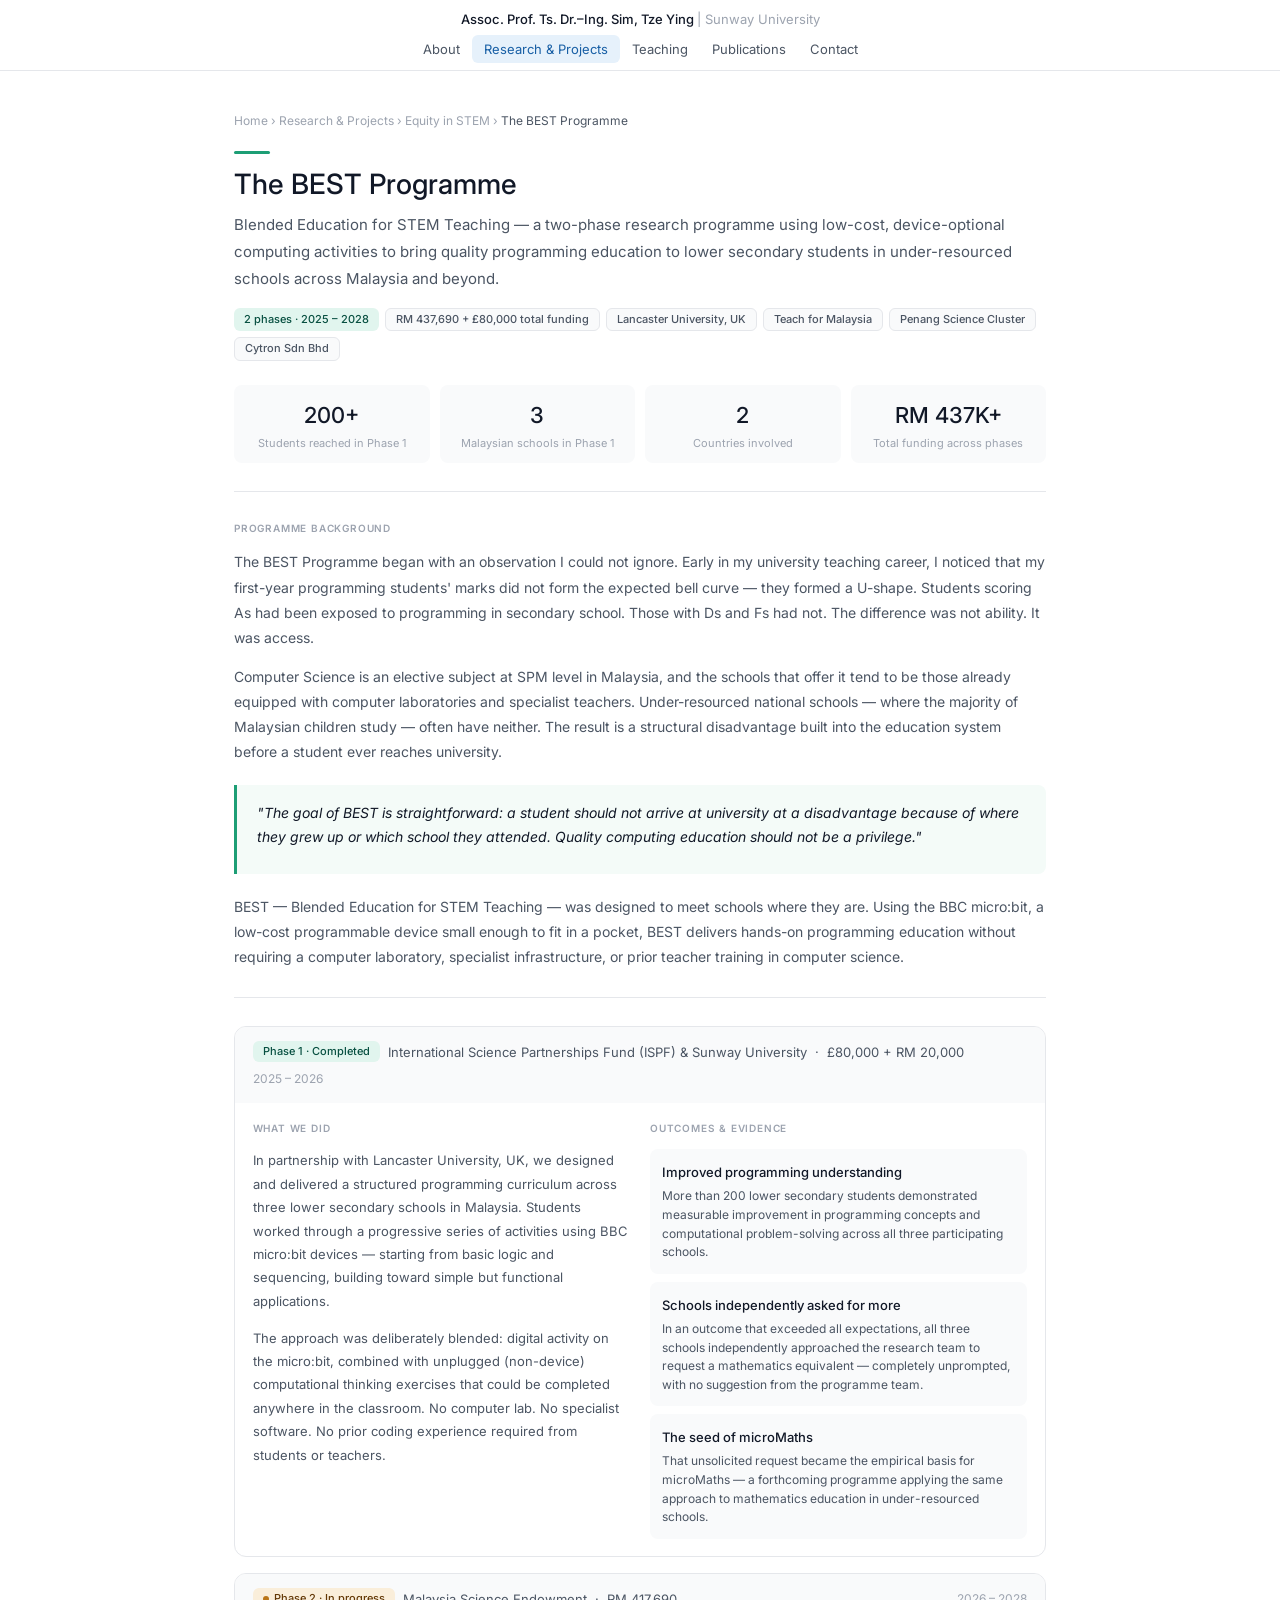
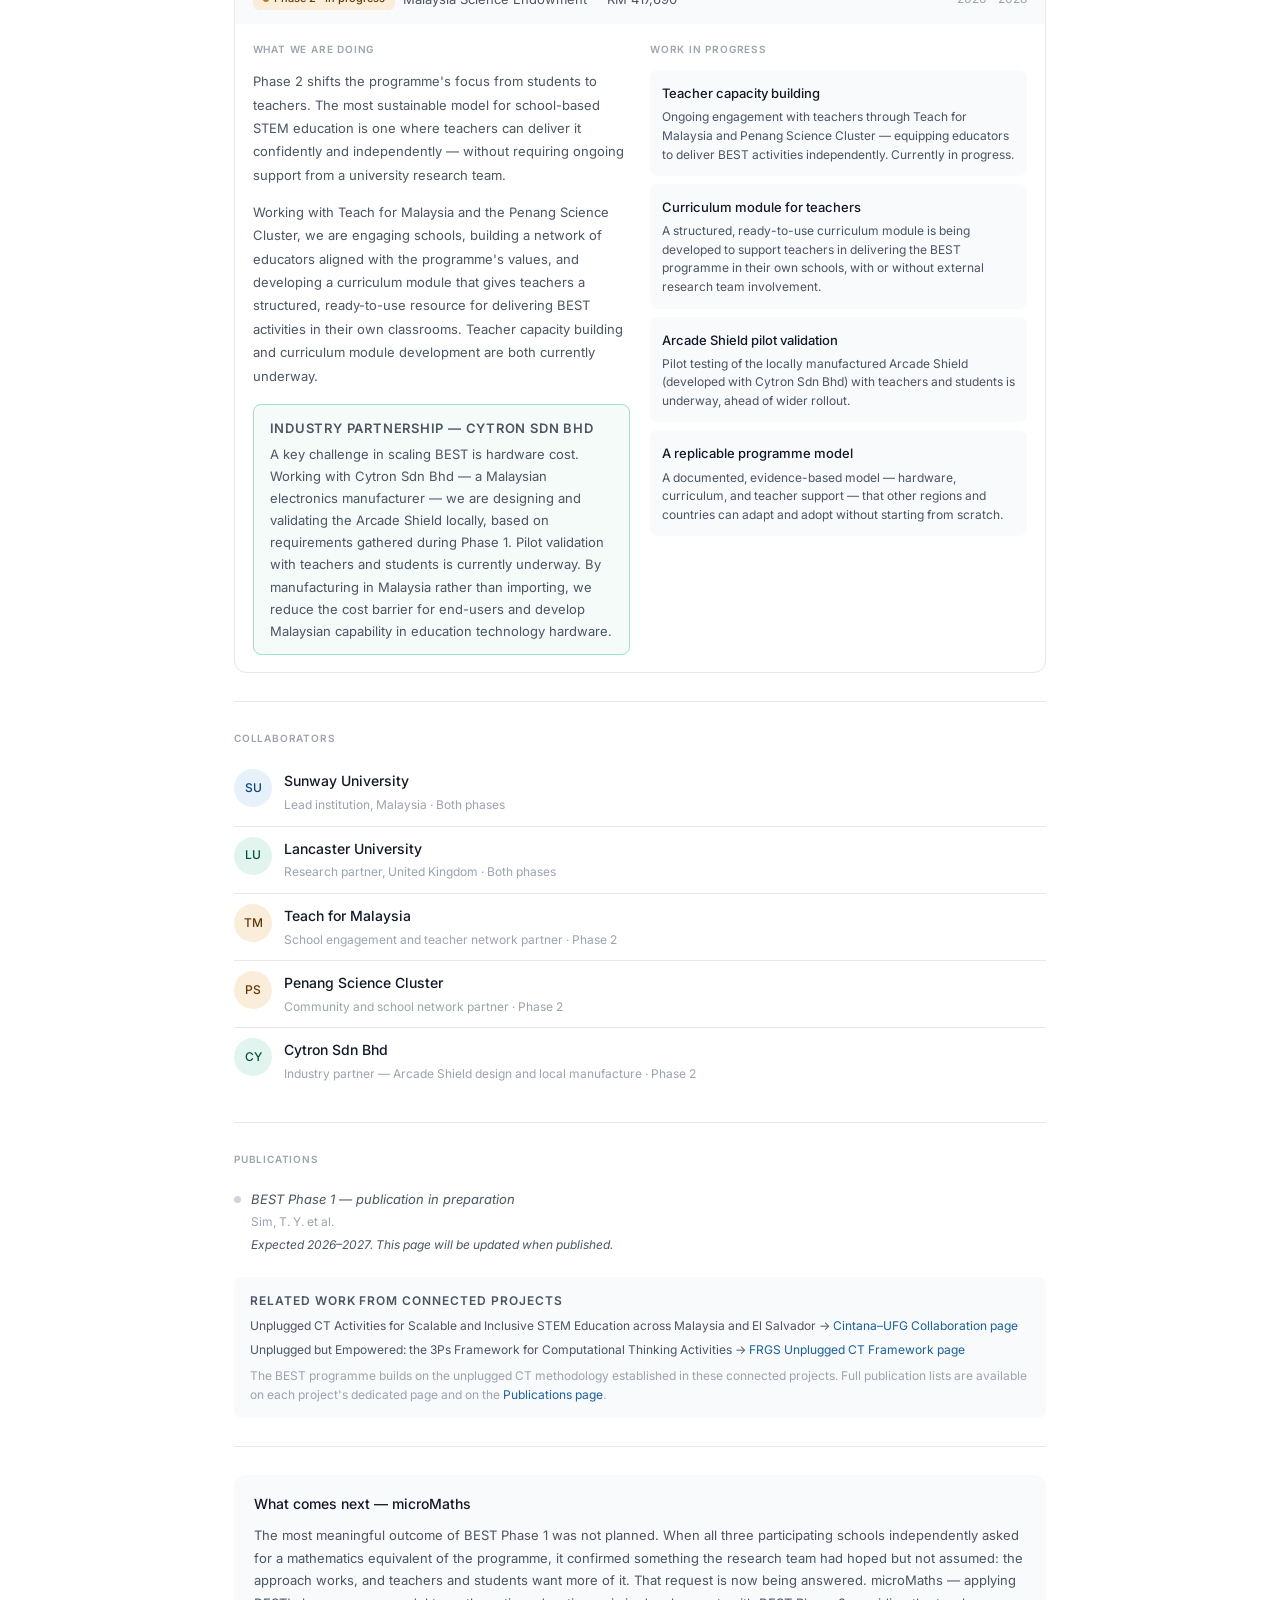
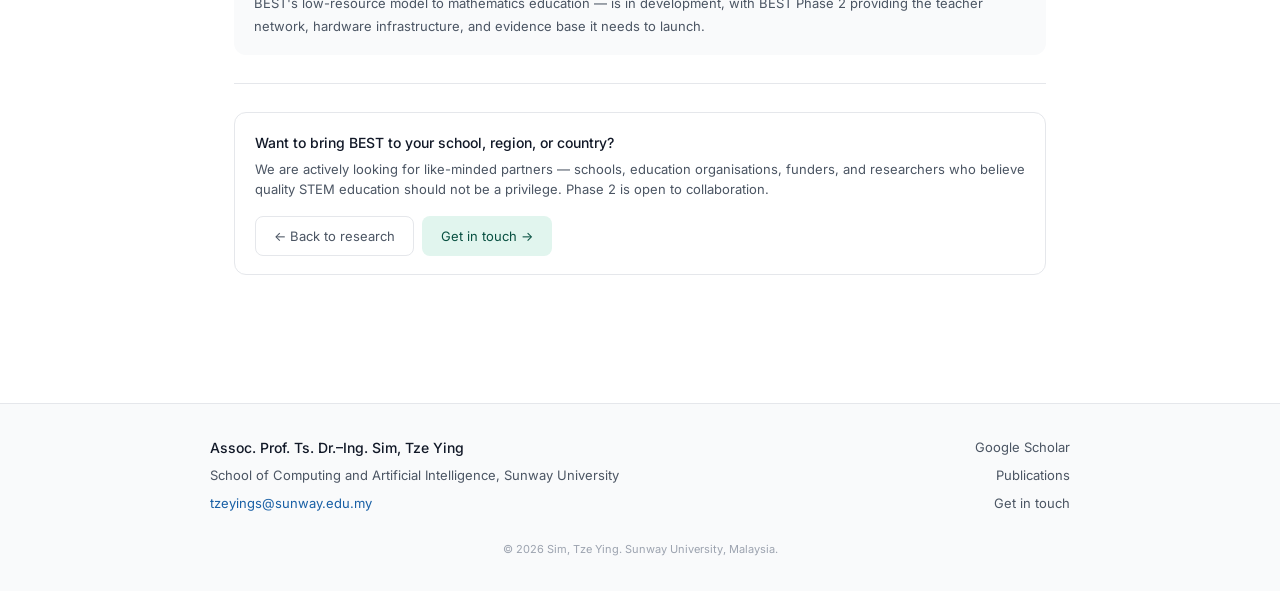
==== best-programme.html @ 4277cadf "Add files via upload" ====
<!DOCTYPE html>
<html lang="en">
<head>
  <meta charset="UTF-8">
  <meta name="viewport" content="width=device-width, initial-scale=1.0">
  <title>The BEST Programme — Dr. Tze Ying Sim</title>
  <link rel="stylesheet" href="css/style.css">
</head>
<body>

<nav>
  <div class="nav-inner">
    <div class="nav-brand">Assoc. Prof. Ts. Dr.–Ing. Sim, Tze Ying <span>| Sunway University</span></div>
    <ul class="nav-links">
      <li><a href="about.html">About</a></li>
      <li><a href="research.html" class="active">Research &amp; Projects</a></li>
      <li><a href="teaching.html">Teaching</a></li>
      <li><a href="publications.html">Publications</a></li>
      <li><a href="contact.html">Contact</a></li>
    </ul>
  </div>
</nav>

<main class="page-wrap">
  <div class="container">

    <p class="breadcrumb">
      <a href="index.html">Home</a> ›
      <a href="research.html">Research &amp; Projects</a> ›
      <a href="research.html">Equity in STEM</a> ›
      <span>The BEST Programme</span>
    </p>

    <div class="accent-bar teal"></div>
    <h1 class="page-title">The BEST Programme</h1>
    <p class="page-mission">Blended Education for STEM Teaching — a two-phase research programme using low-cost, device-optional computing activities to bring quality programming education to lower secondary students in under-resourced schools across Malaysia and beyond.</p>

    <div class="badges">
      <span class="badge badge-teal">2 phases · 2025 – 2028</span>
      <span class="badge badge-gray">RM 437,690 + £80,000 total funding</span>
      <span class="badge badge-gray">Lancaster University, UK</span>
      <span class="badge badge-gray">Teach for Malaysia</span>
      <span class="badge badge-gray">Penang Science Cluster</span>
      <span class="badge badge-gray">Cytron Sdn Bhd</span>
    </div>

    <div class="stat-bar">
      <div class="stat-chip">
        <div class="stat-num">200+</div>
        <div class="stat-lbl">Students reached in Phase 1</div>
      </div>
      <div class="stat-chip">
        <div class="stat-num">3</div>
        <div class="stat-lbl">Malaysian schools in Phase 1</div>
      </div>
      <div class="stat-chip">
        <div class="stat-num">2</div>
        <div class="stat-lbl">Countries involved</div>
      </div>
      <div class="stat-chip">
        <div class="stat-num">RM 437K+</div>
        <div class="stat-lbl">Total funding across phases</div>
      </div>
    </div>

    <hr>

    <!-- Programme Background -->
    <p class="section-label">Programme background</p>
    <p class="body-text">The BEST Programme began with an observation I could not ignore. Early in my university teaching career, I noticed that my first-year programming students' marks did not form the expected bell curve — they formed a U-shape. Students scoring As had been exposed to programming in secondary school. Those with Ds and Fs had not. The difference was not ability. It was access.</p>
    <p class="body-text">Computer Science is an elective subject at SPM level in Malaysia, and the schools that offer it tend to be those already equipped with computer laboratories and specialist teachers. Under-resourced national schools — where the majority of Malaysian children study — often have neither. The result is a structural disadvantage built into the education system before a student ever reaches university.</p>

    <div class="pull-quote">
      <p>"The goal of BEST is straightforward: a student should not arrive at university at a disadvantage because of where they grew up or which school they attended. Quality computing education should not be a privilege."</p>
    </div>

    <p class="body-text">BEST — Blended Education for STEM Teaching — was designed to meet schools where they are. Using the BBC micro:bit, a low-cost programmable device small enough to fit in a pocket, BEST delivers hands-on programming education without requiring a computer laboratory, specialist infrastructure, or prior teacher training in computer science.</p>

    <hr>

    <!-- Phase 1 -->
    <div class="phase-panel">
      <div class="phase-head">
        <div class="phase-head-left">
          <span class="badge badge-done">Phase 1 · Completed</span>
          <span class="phase-head-title">International Science Partnerships Fund (ISPF) &amp; Sunway University &nbsp;·&nbsp; £80,000 + RM 20,000</span>
        </div>
        <span class="phase-date">2025 – 2026</span>
      </div>
      <div class="phase-body">
        <div class="phase-grid">
          <div>
            <p class="section-label">What we did</p>
            <p class="body-text" style="font-size:13px;">In partnership with Lancaster University, UK, we designed and delivered a structured programming curriculum across three lower secondary schools in Malaysia. Students worked through a progressive series of activities using BBC micro:bit devices — starting from basic logic and sequencing, building toward simple but functional applications.</p>
            <p class="body-text" style="font-size:13px;">The approach was deliberately blended: digital activity on the micro:bit, combined with unplugged (non-device) computational thinking exercises that could be completed anywhere in the classroom. No computer lab. No specialist software. No prior coding experience required from students or teachers.</p>
          </div>
          <div>
            <p class="section-label">Outcomes &amp; evidence</p>
            <div class="outcome-list">
              <div class="outcome-card">
                <h4>Improved programming understanding</h4>
                <p>More than 200 lower secondary students demonstrated measurable improvement in programming concepts and computational problem-solving across all three participating schools.</p>
              </div>
              <div class="outcome-card">
                <h4>Schools independently asked for more</h4>
                <p>In an outcome that exceeded all expectations, all three schools independently approached the research team to request a mathematics equivalent — completely unprompted, with no suggestion from the programme team.</p>
              </div>
              <div class="outcome-card">
                <h4>The seed of microMaths</h4>
                <p>That unsolicited request became the empirical basis for microMaths — a forthcoming programme applying the same approach to mathematics education in under-resourced schools.</p>
              </div>
            </div>
          </div>
        </div>
      </div>
    </div>

    <!-- Phase 2 -->
    <div class="phase-panel">
      <div class="phase-head">
        <div class="phase-head-left">
          <span class="badge badge-inprog">Phase 2 · In progress</span>
          <span class="phase-head-title">Malaysia Science Endowment &nbsp;·&nbsp; RM 417,690</span>
        </div>
        <span class="phase-date">2026 – 2028</span>
      </div>
      <div class="phase-body">
        <div class="phase-grid">
          <div>
            <p class="section-label">What we are doing</p>
            <p class="body-text" style="font-size:13px;">Phase 2 shifts the programme's focus from students to teachers. The most sustainable model for school-based STEM education is one where teachers can deliver it confidently and independently — without requiring ongoing support from a university research team.</p>
            <p class="body-text" style="font-size:13px;">Working with Teach for Malaysia and the Penang Science Cluster, we are engaging schools, building a network of educators aligned with the programme's values, and developing a curriculum module that gives teachers a structured, ready-to-use resource for delivering BEST activities in their own classrooms. Teacher capacity building and curriculum module development are both currently underway.</p>

            <div class="industry-note">
              <p class="industry-label">Industry partnership — Cytron Sdn Bhd</p>
              <p>A key challenge in scaling BEST is hardware cost. Working with Cytron Sdn Bhd — a Malaysian electronics manufacturer — we are designing and validating the Arcade Shield locally, based on requirements gathered during Phase 1. Pilot validation with teachers and students is currently underway. By manufacturing in Malaysia rather than importing, we reduce the cost barrier for end-users and develop Malaysian capability in education technology hardware.</p>
            </div>
          </div>
          <div>
            <p class="section-label">Work in progress</p>
            <div class="outcome-list">
              <div class="outcome-card">
                <h4>Teacher capacity building</h4>
                <p>Ongoing engagement with teachers through Teach for Malaysia and Penang Science Cluster — equipping educators to deliver BEST activities independently. Currently in progress.</p>
              </div>
              <div class="outcome-card">
                <h4>Curriculum module for teachers</h4>
                <p>A structured, ready-to-use curriculum module is being developed to support teachers in delivering the BEST programme in their own schools, with or without external research team involvement.</p>
              </div>
              <div class="outcome-card">
                <h4>Arcade Shield pilot validation</h4>
                <p>Pilot testing of the locally manufactured Arcade Shield (developed with Cytron Sdn Bhd) with teachers and students is underway, ahead of wider rollout.</p>
              </div>
              <div class="outcome-card">
                <h4>A replicable programme model</h4>
                <p>A documented, evidence-based model — hardware, curriculum, and teacher support — that other regions and countries can adapt and adopt without starting from scratch.</p>
              </div>
            </div>
          </div>
        </div>
      </div>
    </div>

    <hr>

    <!-- Collaborators -->
    <p class="section-label">Collaborators</p>
    <div class="collab-list">
      <div class="collab-row">
        <div class="avatar av-blue">SU</div>
        <div>
          <p class="collab-name">Sunway University</p>
          <p class="collab-role">Lead institution, Malaysia · Both phases</p>
        </div>
      </div>
      <div class="collab-row">
        <div class="avatar av-teal">LU</div>
        <div>
          <p class="collab-name">Lancaster University</p>
          <p class="collab-role">Research partner, United Kingdom · Both phases</p>
        </div>
      </div>
      <div class="collab-row">
        <div class="avatar av-amber">TM</div>
        <div>
          <p class="collab-name">Teach for Malaysia</p>
          <p class="collab-role">School engagement and teacher network partner · Phase 2</p>
        </div>
      </div>
      <div class="collab-row">
        <div class="avatar av-amber">PS</div>
        <div>
          <p class="collab-name">Penang Science Cluster</p>
          <p class="collab-role">Community and school network partner · Phase 2</p>
        </div>
      </div>
      <div class="collab-row">
        <div class="avatar av-teal">CY</div>
        <div>
          <p class="collab-name">Cytron Sdn Bhd</p>
          <p class="collab-role">Industry partner — Arcade Shield design and local manufacture · Phase 2</p>
        </div>
      </div>
    </div>

    <hr>

    <!-- Publications -->
    <p class="section-label">Publications</p>
    <div class="pub-list">
      <div class="pub-entry">
        <div class="pub-dot pending"></div>
        <div class="pub-body">
          <p class="pub-title pending">BEST Phase 1 — publication in preparation</p>
          <p class="pub-authors">Sim, T. Y. et al.</p>
          <p class="pub-venue" style="font-style:italic;">Expected 2026–2027. This page will be updated when published.</p>
        </div>
      </div>
    </div>

    <div class="related-work-box">
      <p class="section-label" style="margin-bottom: 0.4rem;">Related work from connected projects</p>
      <p>Unplugged CT Activities for Scalable and Inclusive STEM Education across Malaysia and El Salvador →
        <a href="cintana-ufg.html">Cintana–UFG Collaboration page</a>
      </p>
      <p>Unplugged but Empowered: the 3Ps Framework for Computational Thinking Activities →
        <a href="unplugged-ct-framework.html">FRGS Unplugged CT Framework page</a>
      </p>
      <p style="color: var(--text-tertiary); font-size:12px; margin-top: 6px;">The BEST programme builds on the unplugged CT methodology established in these connected projects. Full publication lists are available on each project's dedicated page and on the <a href="publications.html">Publications page</a>.</p>
    </div>

    <hr>

    <!-- What comes next -->
    <div class="next-box">
      <h3>What comes next — microMaths</h3>
      <p>The most meaningful outcome of BEST Phase 1 was not planned. When all three participating schools independently asked for a mathematics equivalent of the programme, it confirmed something the research team had hoped but not assumed: the approach works, and teachers and students want more of it. That request is now being answered. microMaths — applying BEST's low-resource model to mathematics education — is in development, with BEST Phase 2 providing the teacher network, hardware infrastructure, and evidence base it needs to launch.</p>
    </div>

    <hr>

    <!-- CTA -->
    <div class="cta-band">
      <div>
        <h3>Want to bring BEST to your school, region, or country?</h3>
        <p>We are actively looking for like-minded partners — schools, education organisations, funders, and researchers who believe quality STEM education should not be a privilege. Phase 2 is open to collaboration.</p>
      </div>
      <div class="btn-row">
        <a href="research.html" class="btn">← Back to research</a>
        <a href="contact.html" class="btn btn-primary">Get in touch →</a>
      </div>
    </div>

  </div>
</main>

<footer>
  <div class="footer-inner">
    <div>
      <p class="footer-name">Assoc. Prof. Ts. Dr.–Ing. Sim, Tze Ying</p>
      <p class="footer-affil">School of Computing and Artificial Intelligence, Sunway University</p>
      <a href="mailto:tzeyings@sunway.edu.my" class="footer-email">tzeyings@sunway.edu.my</a>
    </div>
    <div class="footer-links">
      <a href="https://scholar.google.com/citations?user=vHaWs4kAAAAJ&hl=en" target="_blank">Google Scholar</a>
      <a href="publications.html">Publications</a>
      <a href="contact.html">Get in touch</a>
    </div>
  </div>
  <p class="footer-copy">© 2026 Sim, Tze Ying. Sunway University, Malaysia.</p>
</footer>

</body>
</html>
---- css/style.css ----
/* ============================================================
   Dr. Tze Ying Sim — Research Website
   style.css — Shared stylesheet
   ============================================================ */

@import url('https://fonts.googleapis.com/css2?family=Inter:wght@400;500;600&display=swap');

/* === Variables === */
:root {
  --blue-dark:    #0C447C;
  --blue-mid:     #185FA5;
  --blue:         #378ADD;
  --blue-light:   #E6F1FB;
  --teal-dark:    #085041;
  --teal-mid:     #0F6E56;
  --teal:         #1D9E75;
  --teal-light:   #E1F5EE;
  --amber-dark:   #633806;
  --amber-mid:    #BA7517;
  --amber-light:  #FAEEDA;
  --red-light:    #FCEBEB;
  --red-mid:      #A32D2D;
  --text-primary:   #111827;
  --text-secondary: #4B5563;
  --text-tertiary:  #9CA3AF;
  --border-light:   #E5E7EB;
  --border-mid:     #D1D5DB;
  --bg-white:       #FFFFFF;
  --bg-surface:     #F9FAFB;
  --radius-sm:  6px;
  --radius-md:  8px;
  --radius-lg: 12px;
  --max-width: 860px;
  --font: 'Inter', system-ui, -apple-system, sans-serif;
}

/* === Reset & Base === */
*, *::before, *::after { box-sizing: border-box; margin: 0; padding: 0; }
html { font-size: 16px; scroll-behavior: smooth; }
body {
  font-family: var(--font);
  color: var(--text-primary);
  background: var(--bg-white);
  line-height: 1.7;
  -webkit-font-smoothing: antialiased;
}
a { color: var(--blue-mid); text-decoration: none; }
a:hover { text-decoration: underline; }
img { max-width: 100%; height: auto; display: block; }

/* === Layout === */
.container {
  max-width: var(--max-width);
  margin: 0 auto;
  padding: 0 1.5rem;
}
.page-wrap { padding: 2.5rem 0 4rem; }

/* === Navigation === */
nav {
  position: sticky;
  top: 0;
  background: rgba(255,255,255,0.95);
  backdrop-filter: blur(8px);
  border-bottom: 0.5px solid var(--border-light);
  z-index: 100;
  padding: 0 1.5rem;
}
.nav-inner {
  max-width: var(--max-width);
  margin: 0 auto;
  display: flex;
  flex-direction: column;
  align-items: center;
  justify-content: center;
  padding: 0.5rem 0;
  gap: 0.3rem;
}
.nav-brand { font-size: 13px; font-weight: 500; color: var(--text-primary); text-align: center; }
.nav-brand span { color: var(--text-tertiary); font-weight: 400; }
.nav-links { display: flex; gap: 0; list-style: none; justify-content: center; flex-wrap: nowrap; }
.nav-links a {
  font-size: 13px;
  color: var(--text-secondary);
  padding: 0.4rem 0.75rem;
  border-radius: var(--radius-sm);
  transition: background 0.15s, color 0.15s;
}
.nav-links a:hover { background: var(--bg-surface); color: var(--text-primary); text-decoration: none; }
.nav-links a.active { color: var(--blue-mid); background: var(--blue-light); }

/* === Breadcrumb === */
.breadcrumb { font-size: 12px; color: var(--text-tertiary); margin-bottom: 1.25rem; }
.breadcrumb a { color: var(--text-tertiary); }
.breadcrumb a:hover { color: var(--blue-mid); text-decoration: none; }
.breadcrumb span { color: var(--text-secondary); }

/* === Page Header === */
.accent-bar { width: 36px; height: 3px; border-radius: 2px; margin-bottom: 0.75rem; }
.accent-bar.teal  { background: var(--teal); }
.accent-bar.blue  { background: var(--blue); }
.accent-bar.amber { background: var(--amber-mid); }

.page-title { font-size: 28px; font-weight: 500; margin-bottom: 0.5rem; color: var(--text-primary); line-height: 1.3; }
.page-mission { font-size: 15px; color: var(--text-secondary); line-height: 1.8; margin-bottom: 1rem; }

/* === Badges === */
.badges { display: flex; flex-wrap: wrap; gap: 6px; margin-bottom: 1.25rem; }
.badge {
  display: inline-flex;
  align-items: center;
  font-size: 11px;
  font-weight: 500;
  padding: 3px 10px;
  border-radius: var(--radius-sm);
  line-height: 1.4;
}
.badge-blue   { background: var(--blue-light);   color: var(--blue-dark); }
.badge-teal   { background: var(--teal-light);   color: var(--teal-dark); }
.badge-amber  { background: var(--amber-light);  color: var(--amber-dark); }
.badge-gray   { background: var(--bg-surface);   color: var(--text-secondary); border: 0.5px solid var(--border-light); }
.badge-inprog { background: var(--amber-light);  color: var(--amber-dark); display: inline-flex; align-items: center; gap: 5px; }
.badge-inprog::before { content: ''; display: block; width: 6px; height: 6px; border-radius: 50%; background: var(--amber-mid); }
.badge-done   { background: var(--teal-light);   color: var(--teal-dark); }

/* === Stat Bar === */
.stat-bar { display: grid; grid-template-columns: repeat(4, 1fr); gap: 10px; margin: 1.5rem 0; }
.stat-chip { background: var(--bg-surface); border-radius: var(--radius-md); padding: 0.75rem 1rem; text-align: center; }
.stat-num { font-size: 22px; font-weight: 500; color: var(--text-primary); }
.stat-lbl { font-size: 11px; color: var(--text-tertiary); margin-top: 2px; line-height: 1.4; }

/* === Divider === */
hr { border: none; border-top: 0.5px solid var(--border-light); margin: 1.75rem 0; }

/* === Section Label === */
.section-label {
  font-size: 10px;
  font-weight: 600;
  letter-spacing: 0.08em;
  text-transform: uppercase;
  color: var(--text-tertiary);
  margin-bottom: 0.75rem;
}

/* === Body Text === */
.body-text { font-size: 14px; color: var(--text-secondary); line-height: 1.8; margin-bottom: 0.85rem; }

/* === Pull Quote === */
.pull-quote {
  border-left: 3px solid var(--teal);
  background: #f4fbf8;
  border-radius: 0 var(--radius-md) var(--radius-md) 0;
  padding: 1rem 1.25rem;
  margin: 1.25rem 0;
}
.pull-quote p { font-size: 14px; font-style: italic; color: var(--text-primary); line-height: 1.75; margin-bottom: 0.5rem; }
.pull-quote .read-more { font-size: 12px; color: var(--blue-mid); font-style: normal; }

/* === Research Page — Pull Quote Testimony === */
.testimony-block {
  border-left: 3px solid var(--blue);
  background: #f5f9fe;
  border-radius: 0 var(--radius-lg) var(--radius-lg) 0;
  padding: 1.25rem 1.5rem;
  margin-bottom: 1.75rem;
}
.testimony-block p { font-size: 14px; color: var(--text-primary); line-height: 1.8; margin-bottom: 0.75rem; }
.testimony-block .read-more { font-size: 12px; color: var(--blue-mid); }

/* === Filter Nav === */
.filter-nav { display: flex; flex-wrap: wrap; gap: 6px; margin-bottom: 1.75rem; }
.filter-btn {
  font-size: 12px;
  padding: 5px 14px;
  border-radius: 20px;
  border: 0.5px solid var(--border-light);
  background: var(--bg-white);
  color: var(--text-secondary);
  cursor: pointer;
  transition: background 0.15s, color 0.15s;
}
.filter-btn:hover { background: var(--bg-surface); }
.filter-btn.active { background: var(--blue-light); color: var(--blue-dark); border-color: transparent; }

/* === Flagship Area Card === */
.flagship-card {
  border: 2px solid var(--blue);
  border-radius: var(--radius-lg);
  padding: 1.25rem;
  margin-bottom: 1.25rem;
}
.flagship-header { display: flex; justify-content: space-between; align-items: flex-start; margin-bottom: 0.75rem; }
.flagship-title { font-size: 16px; font-weight: 500; margin-bottom: 0.35rem; }
.flagship-tags { display: flex; flex-wrap: wrap; gap: 5px; }
.flagship-count { font-size: 12px; color: var(--text-tertiary); white-space: nowrap; padding-top: 2px; }

/* === Project Cards Grid === */
.projects-grid { display: grid; grid-template-columns: repeat(2, 1fr); gap: 10px; margin-top: 0.75rem; }
.proj-card {
  border: 0.5px solid var(--border-light);
  border-radius: var(--radius-md);
  padding: 0.85rem 1rem;
  background: var(--bg-surface);
  position: relative;
  transition: border-color 0.15s, box-shadow 0.15s;
}
.proj-card.linked { border-color: #B5D4F4; background: #f5f9fe; }
.proj-card.linked:hover { border-color: var(--blue); box-shadow: 0 1px 4px rgba(55,138,221,0.12); }
.proj-card a.card-link { position: absolute; inset: 0; border-radius: var(--radius-md); }
.proj-card-prog { font-size: 10px; font-weight: 600; color: var(--blue-mid); letter-spacing: 0.05em; text-transform: uppercase; margin-bottom: 3px; }
.proj-card h3 { font-size: 13px; font-weight: 500; margin-bottom: 5px; padding-right: 20px; line-height: 1.4; }
.proj-card p { font-size: 12px; color: var(--text-secondary); line-height: 1.5; margin-bottom: 8px; }
.proj-card-meta { display: flex; flex-wrap: wrap; gap: 4px; }
.proj-tag { font-size: 10px; padding: 2px 7px; border-radius: 4px; background: var(--bg-white); border: 0.5px solid var(--border-light); color: var(--text-secondary); }
.link-arrow { position: absolute; top: 0.85rem; right: 0.85rem; font-size: 12px; color: var(--blue-mid); }
.self-note { display: inline-block; font-size: 10px; background: var(--amber-light); color: var(--amber-dark); padding: 2px 7px; border-radius: 4px; margin-bottom: 5px; }

/* === Secondary Area Cards === */
.secondary-grid { display: grid; grid-template-columns: repeat(3, 1fr); gap: 12px; }
.area-card { border: 0.5px solid var(--border-light); border-radius: var(--radius-lg); padding: 1rem; }
.area-card-title { font-size: 13px; font-weight: 500; margin: 6px 0 3px; }
.area-card-count { font-size: 11px; color: var(--text-tertiary); margin-bottom: 0.75rem; }
.mini-card {
  border: 0.5px solid var(--border-light);
  border-radius: var(--radius-sm);
  padding: 0.55rem 0.75rem;
  background: var(--bg-surface);
  margin-bottom: 6px;
  position: relative;
}
.mini-card.linked { border-color: #B5D4F4; }
.mini-card.linked:hover { border-color: var(--blue); }
.mini-card a.card-link { position: absolute; inset: 0; border-radius: var(--radius-sm); }
.mini-card h4 { font-size: 12px; font-weight: 500; padding-right: 16px; margin-bottom: 3px; line-height: 1.4; }
.mini-meta { display: flex; flex-wrap: wrap; gap: 3px; }
.mini-tag { font-size: 10px; padding: 1px 6px; border-radius: 3px; background: var(--bg-white); border: 0.5px solid var(--border-light); color: var(--text-secondary); }
.mini-arrow { position: absolute; top: 0.55rem; right: 0.65rem; font-size: 11px; color: var(--blue-mid); }
.mini-prog { font-size: 10px; font-weight: 600; color: var(--blue-mid); text-transform: uppercase; letter-spacing: 0.05em; margin-bottom: 2px; }

/* === Phase Panels === */
.phase-panel { border: 0.5px solid var(--border-light); border-radius: var(--radius-lg); overflow: hidden; margin-bottom: 1rem; }
.phase-head { padding: 0.85rem 1.1rem; background: var(--bg-surface); display: flex; justify-content: space-between; align-items: center; flex-wrap: wrap; gap: 6px; }
.phase-head-left { display: flex; align-items: center; gap: 8px; flex-wrap: wrap; }
.phase-head-title { font-size: 13px; color: var(--text-secondary); }
.phase-date { font-size: 12px; color: var(--text-tertiary); }
.phase-body { padding: 1.1rem; }
.phase-grid { display: grid; grid-template-columns: repeat(2, 1fr); gap: 1.25rem; }

/* === Outcome Cards === */
.outcome-list { display: flex; flex-direction: column; gap: 8px; }
.outcome-card { background: var(--bg-surface); border-radius: var(--radius-md); padding: 0.75rem; }
.outcome-card h4 { font-size: 13px; font-weight: 500; margin-bottom: 4px; }
.outcome-card p { font-size: 12px; color: var(--text-secondary); line-height: 1.55; }

/* === Industry Note === */
.industry-note { border: 0.5px solid #9FE1CB; border-radius: var(--radius-md); padding: 0.75rem 1rem; background: #f4fbf8; margin-top: 1rem; }
.industry-label { font-size: 10px; font-weight: 600; color: var(--teal-mid); letter-spacing: 0.06em; text-transform: uppercase; margin-bottom: 4px; }
.industry-note p { font-size: 13px; color: var(--text-secondary); line-height: 1.7; }

/* === Collaborators === */
.collab-list { display: flex; flex-direction: column; }
.collab-row { display: flex; align-items: flex-start; gap: 12px; padding: 10px 0; border-bottom: 0.5px solid var(--border-light); }
.collab-row:last-child { border-bottom: none; }
.avatar { width: 38px; height: 38px; border-radius: 50%; display: flex; align-items: center; justify-content: center; font-size: 12px; font-weight: 500; flex-shrink: 0; }
.av-blue   { background: var(--blue-light);  color: var(--blue-dark); }
.av-teal   { background: var(--teal-light);  color: var(--teal-dark); }
.av-amber  { background: var(--amber-light); color: var(--amber-dark); }
.av-gray   { background: var(--bg-surface);  color: var(--text-secondary); border: 0.5px solid var(--border-light); }
.collab-name { font-size: 14px; font-weight: 500; margin-bottom: 2px; }
.collab-role { font-size: 12px; color: var(--text-tertiary); }

/* === Publications === */
.pub-list { display: flex; flex-direction: column; }
.pub-entry { display: flex; gap: 10px; align-items: flex-start; padding: 10px 0; border-bottom: 0.5px solid var(--border-light); }
.pub-entry:last-child { border-bottom: none; }
.pub-dot { width: 7px; height: 7px; border-radius: 50%; margin-top: 6px; flex-shrink: 0; }
.pub-dot.journal  { background: var(--teal); }
.pub-dot.conf     { background: var(--blue); }
.pub-dot.pending  { background: var(--border-mid); }
.pub-body { flex: 1; }
.pub-title { font-size: 13px; font-weight: 500; margin-bottom: 3px; line-height: 1.45; }
.pub-title.pending { color: var(--text-secondary); font-weight: 400; font-style: italic; }
.pub-authors { font-size: 12px; color: var(--text-tertiary); margin-bottom: 2px; }
.pub-venue { font-size: 12px; color: var(--text-secondary); }
.pub-link { font-size: 11px; color: var(--blue-mid); white-space: nowrap; padding-left: 10px; flex-shrink: 0; margin-top: 4px; }
.related-work-box { background: var(--bg-surface); border-radius: var(--radius-md); padding: 0.85rem 1rem; margin-top: 0.75rem; }
.related-work-box p { font-size: 12px; color: var(--text-secondary); margin-bottom: 5px; line-height: 1.6; }
.related-work-box p:last-child { margin-bottom: 0; }
.related-work-box a { color: var(--blue-mid); }

/* === What Comes Next Box === */
.next-box { background: var(--bg-surface); border-radius: var(--radius-lg); padding: 1.1rem 1.25rem; margin: 0.5rem 0 1.5rem; }
.next-box h3 { font-size: 14px; font-weight: 500; margin-bottom: 0.5rem; }
.next-box p { font-size: 13px; color: var(--text-secondary); line-height: 1.75; }

/* === CTA Band === */
.cta-band { border: 0.5px solid var(--border-light); border-radius: var(--radius-lg); padding: 1.1rem 1.25rem; display: flex; justify-content: space-between; align-items: center; gap: 1rem; flex-wrap: wrap; }
.cta-band h3 { font-size: 14px; font-weight: 500; margin-bottom: 4px; }
.cta-band p { font-size: 13px; color: var(--text-secondary); line-height: 1.6; }
.btn-row { display: flex; gap: 8px; flex-shrink: 0; }
.btn { font-size: 13px; padding: 8px 18px; border-radius: var(--radius-md); border: 0.5px solid var(--border-light); color: var(--text-secondary); background: var(--bg-white); cursor: pointer; white-space: nowrap; transition: background 0.15s; }
.btn:hover { background: var(--bg-surface); text-decoration: none; }
.btn-primary { background: var(--teal-light); color: var(--teal-dark); border-color: transparent; }
.btn-primary:hover { background: #c8eede; }

/* === Supervision Card === */
.supervision-list { display: flex; flex-direction: column; gap: 8px; }
.supervision-card { background: var(--bg-surface); border-radius: var(--radius-md); padding: 0.75rem 1rem; }
.supervision-card h4 { font-size: 13px; font-weight: 500; margin-bottom: 3px; }
.supervision-card p { font-size: 12px; color: var(--text-tertiary); margin-bottom: 2px; line-height: 1.5; }
.supervision-card .thesis { font-size: 12px; color: var(--text-secondary); font-style: italic; }

/* === Footer === */
footer { background: var(--bg-surface); border-top: 0.5px solid var(--border-light); padding: 2rem 1.5rem; margin-top: 4rem; }
.footer-inner { max-width: var(--max-width); margin: 0 auto; display: flex; justify-content: space-between; align-items: flex-start; gap: 2rem; flex-wrap: wrap; }
.footer-name { font-size: 14px; font-weight: 500; margin-bottom: 4px; }
.footer-affil { font-size: 13px; color: var(--text-secondary); margin-bottom: 3px; }
.footer-email { font-size: 13px; color: var(--blue-mid); }
.footer-links { display: flex; flex-direction: column; gap: 6px; text-align: right; }
.footer-links a { font-size: 13px; color: var(--text-secondary); }
.footer-links a:hover { color: var(--blue-mid); text-decoration: none; }
.footer-copy { font-size: 11px; color: var(--text-tertiary); margin-top: 1.5rem; text-align: center; max-width: var(--max-width); margin-left: auto; margin-right: auto; }

/* === Two-col body grid === */
.body-grid { display: grid; grid-template-columns: repeat(2, 1fr); gap: 1.5rem; margin-bottom: 1.25rem; }

/* === Responsive === */
@media (max-width: 680px) {
  .nav-links { display: none; }
  .stat-bar { grid-template-columns: repeat(2, 1fr); }
  .projects-grid { grid-template-columns: 1fr; }
  .secondary-grid { grid-template-columns: 1fr; }
  .phase-grid { grid-template-columns: 1fr; }
  .body-grid { grid-template-columns: 1fr; }
  .footer-inner { flex-direction: column; }
  .footer-links { text-align: left; }
  .cta-band { flex-direction: column; align-items: flex-start; }
  .flagship-header { flex-direction: column; gap: 6px; }
}
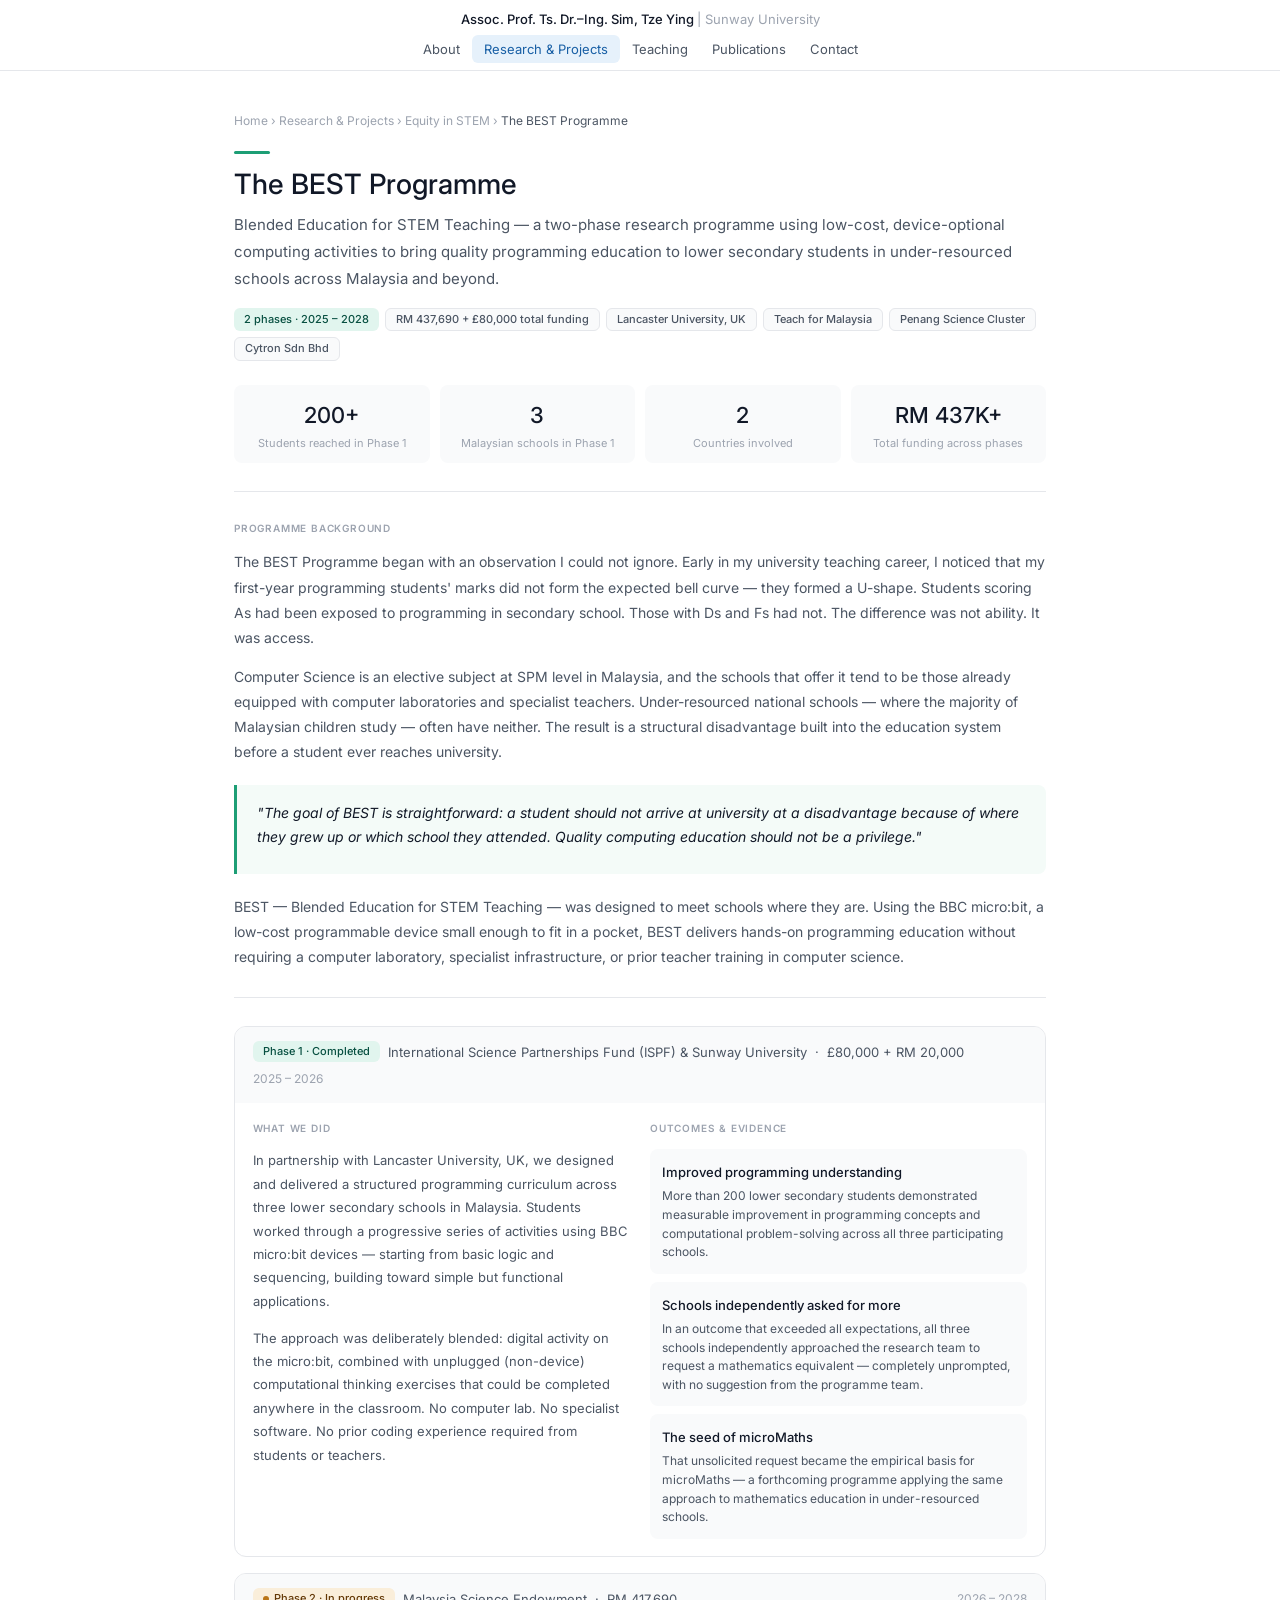
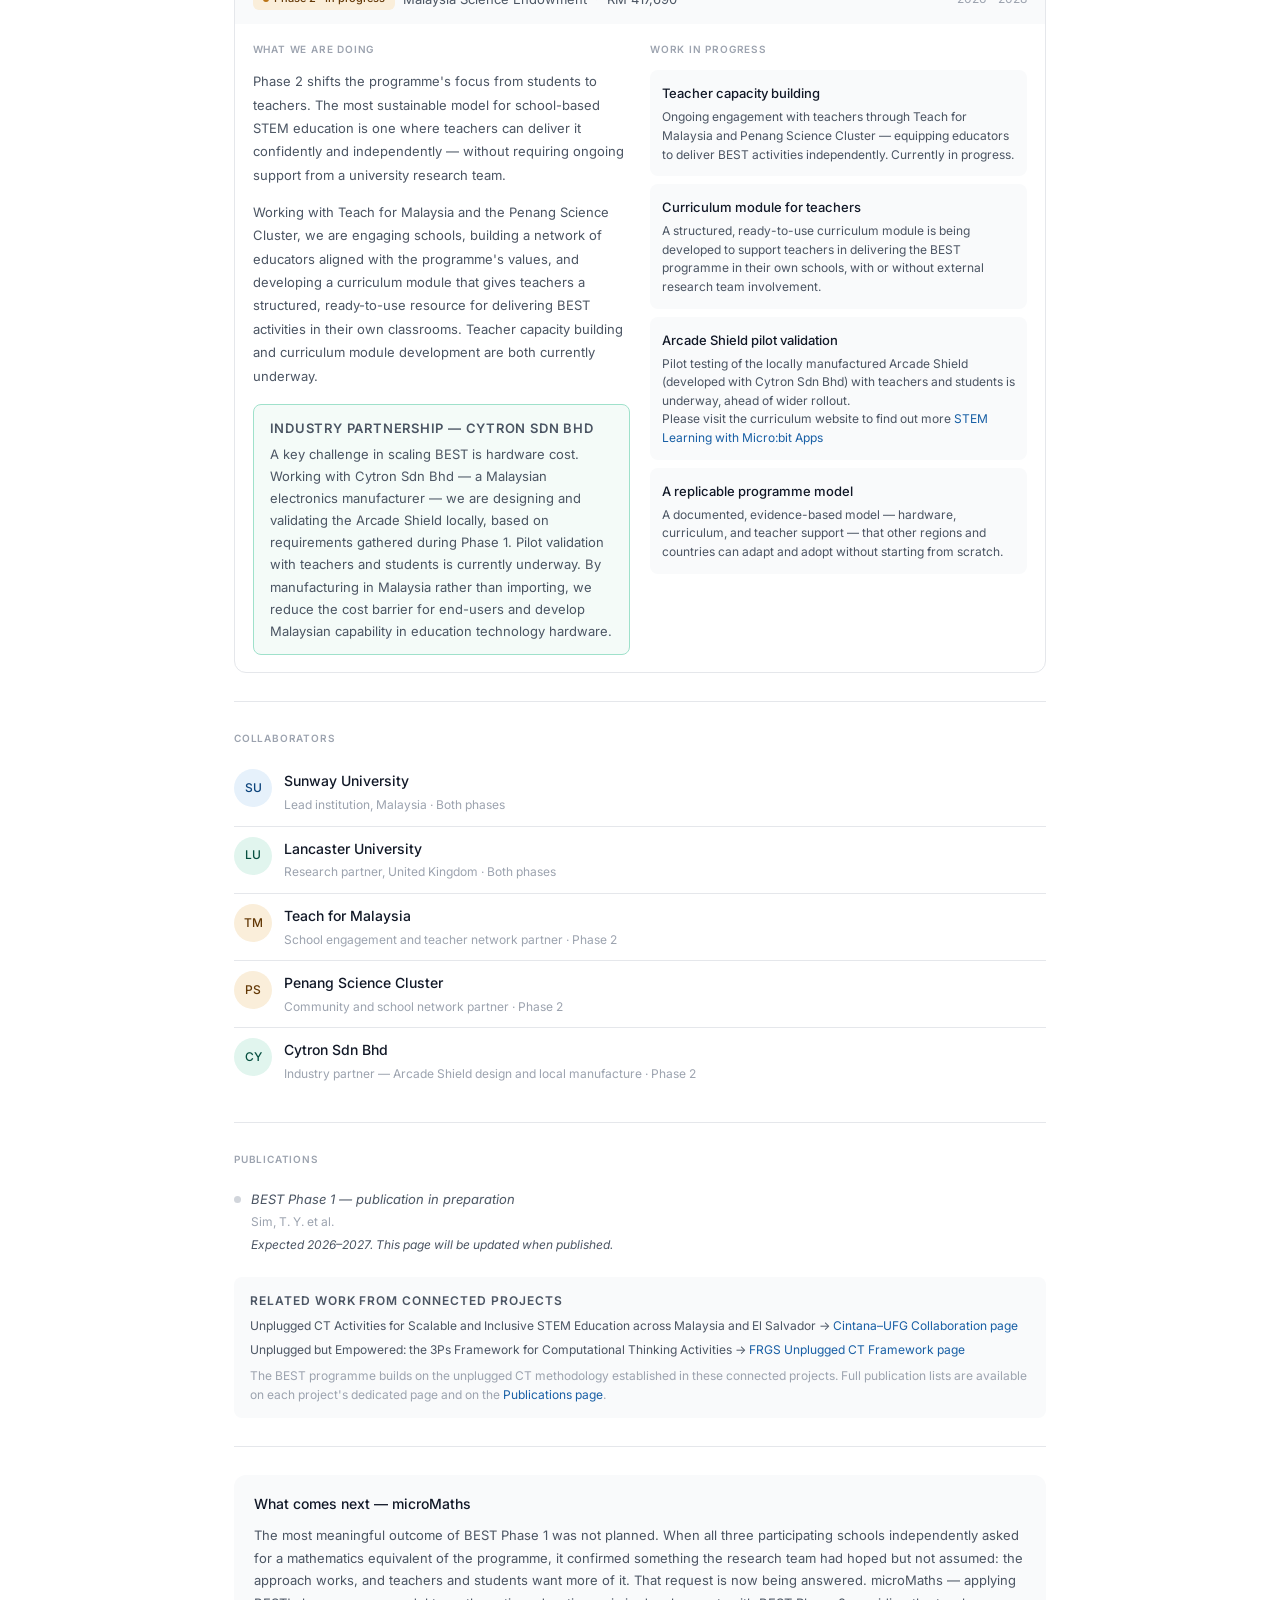
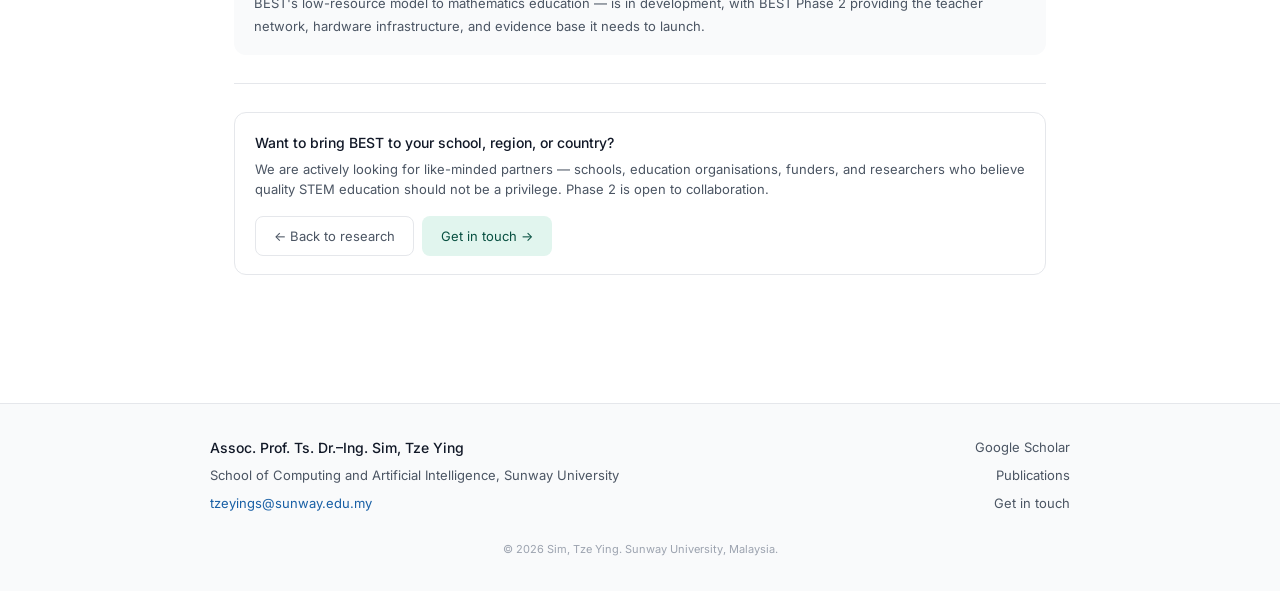
==== commit 365d2e04: "Update best-programme.html" ====
--- a/best-programme.html
+++ b/best-programme.html
@@ -150,6 +150,7 @@
               <div class="outcome-card">
                 <h4>Arcade Shield pilot validation</h4>
                 <p>Pilot testing of the locally manufactured Arcade Shield (developed with Cytron Sdn Bhd) with teachers and students is underway, ahead of wider rollout.</p>
+                <p>Please visit the curriculum website to find out more <a href="https://simtzeying.github.io/microbitapps/">STEM Learning with Micro:bit Apps</a></p>
               </div>
               <div class="outcome-card">
                 <h4>A replicable programme model</h4>
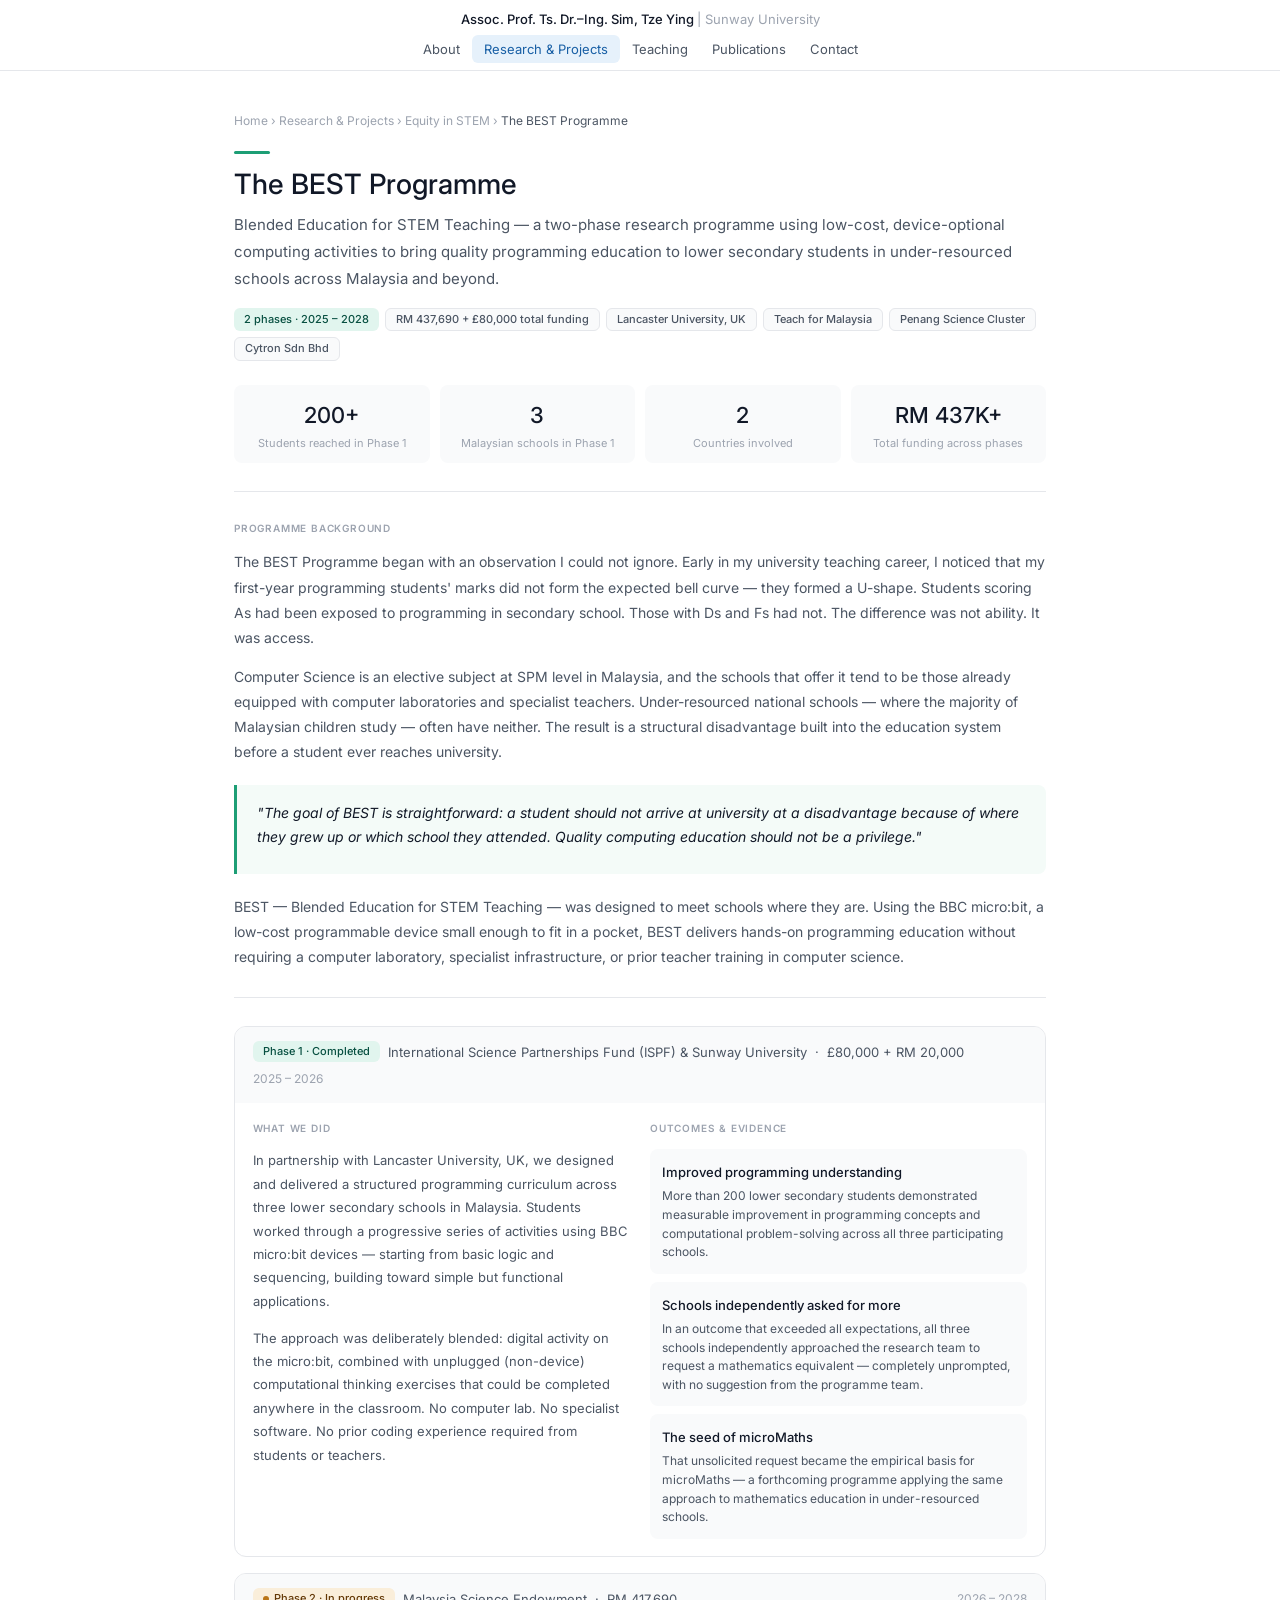
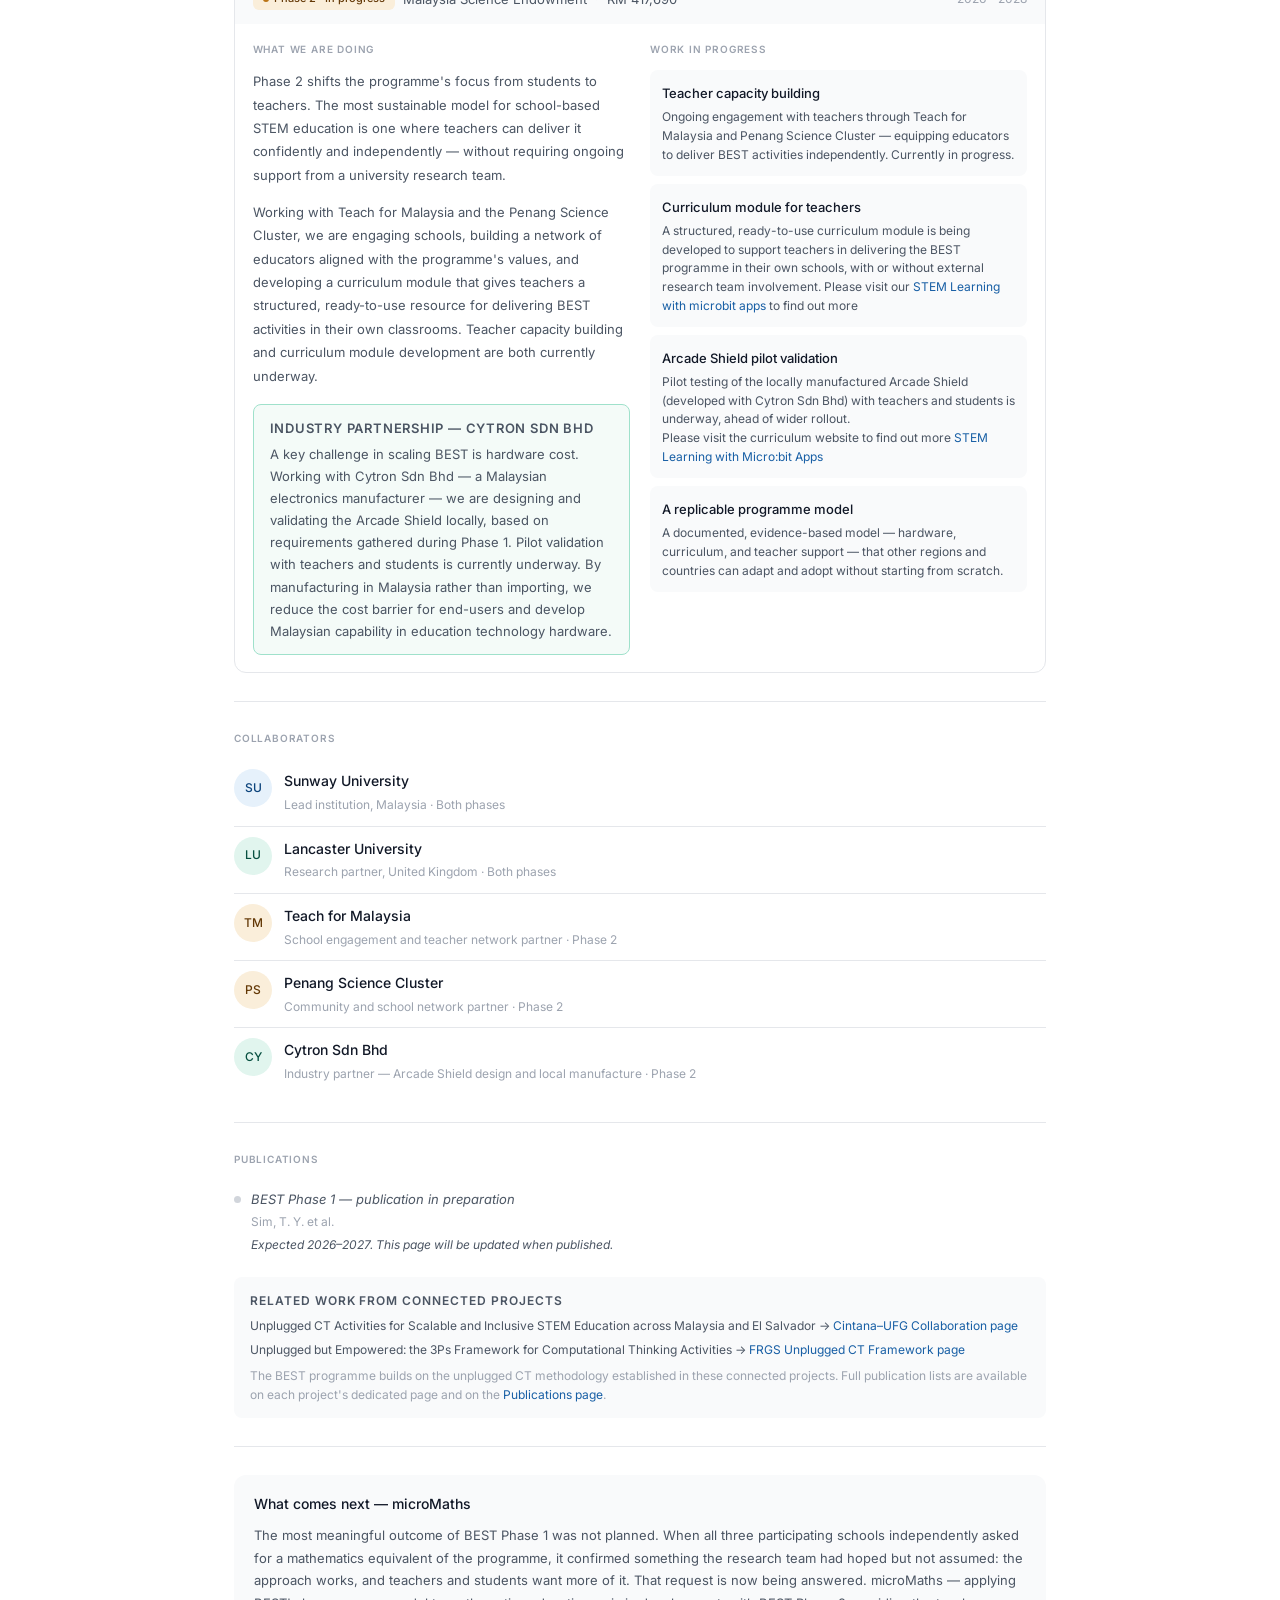
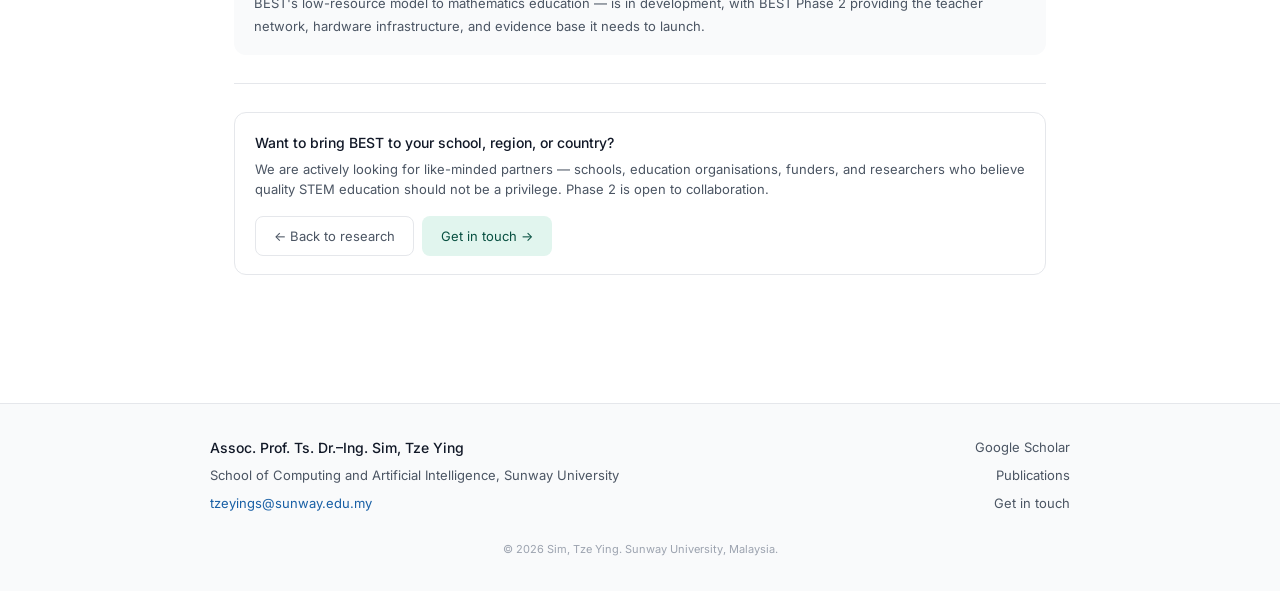
==== commit dcdb76eb: "Update best-programme.html" ====
--- a/best-programme.html
+++ b/best-programme.html
@@ -145,7 +145,7 @@
               </div>
               <div class="outcome-card">
                 <h4>Curriculum module for teachers</h4>
-                <p>A structured, ready-to-use curriculum module is being developed to support teachers in delivering the BEST programme in their own schools, with or without external research team involvement.</p>
+                <p>A structured, ready-to-use curriculum module is being developed to support teachers in delivering the BEST programme in their own schools, with or without external research team involvement. Please visit our <a href="microbitapps.html">STEM Learning with microbit apps</a> to find out more</p>
               </div>
               <div class="outcome-card">
                 <h4>Arcade Shield pilot validation</h4>
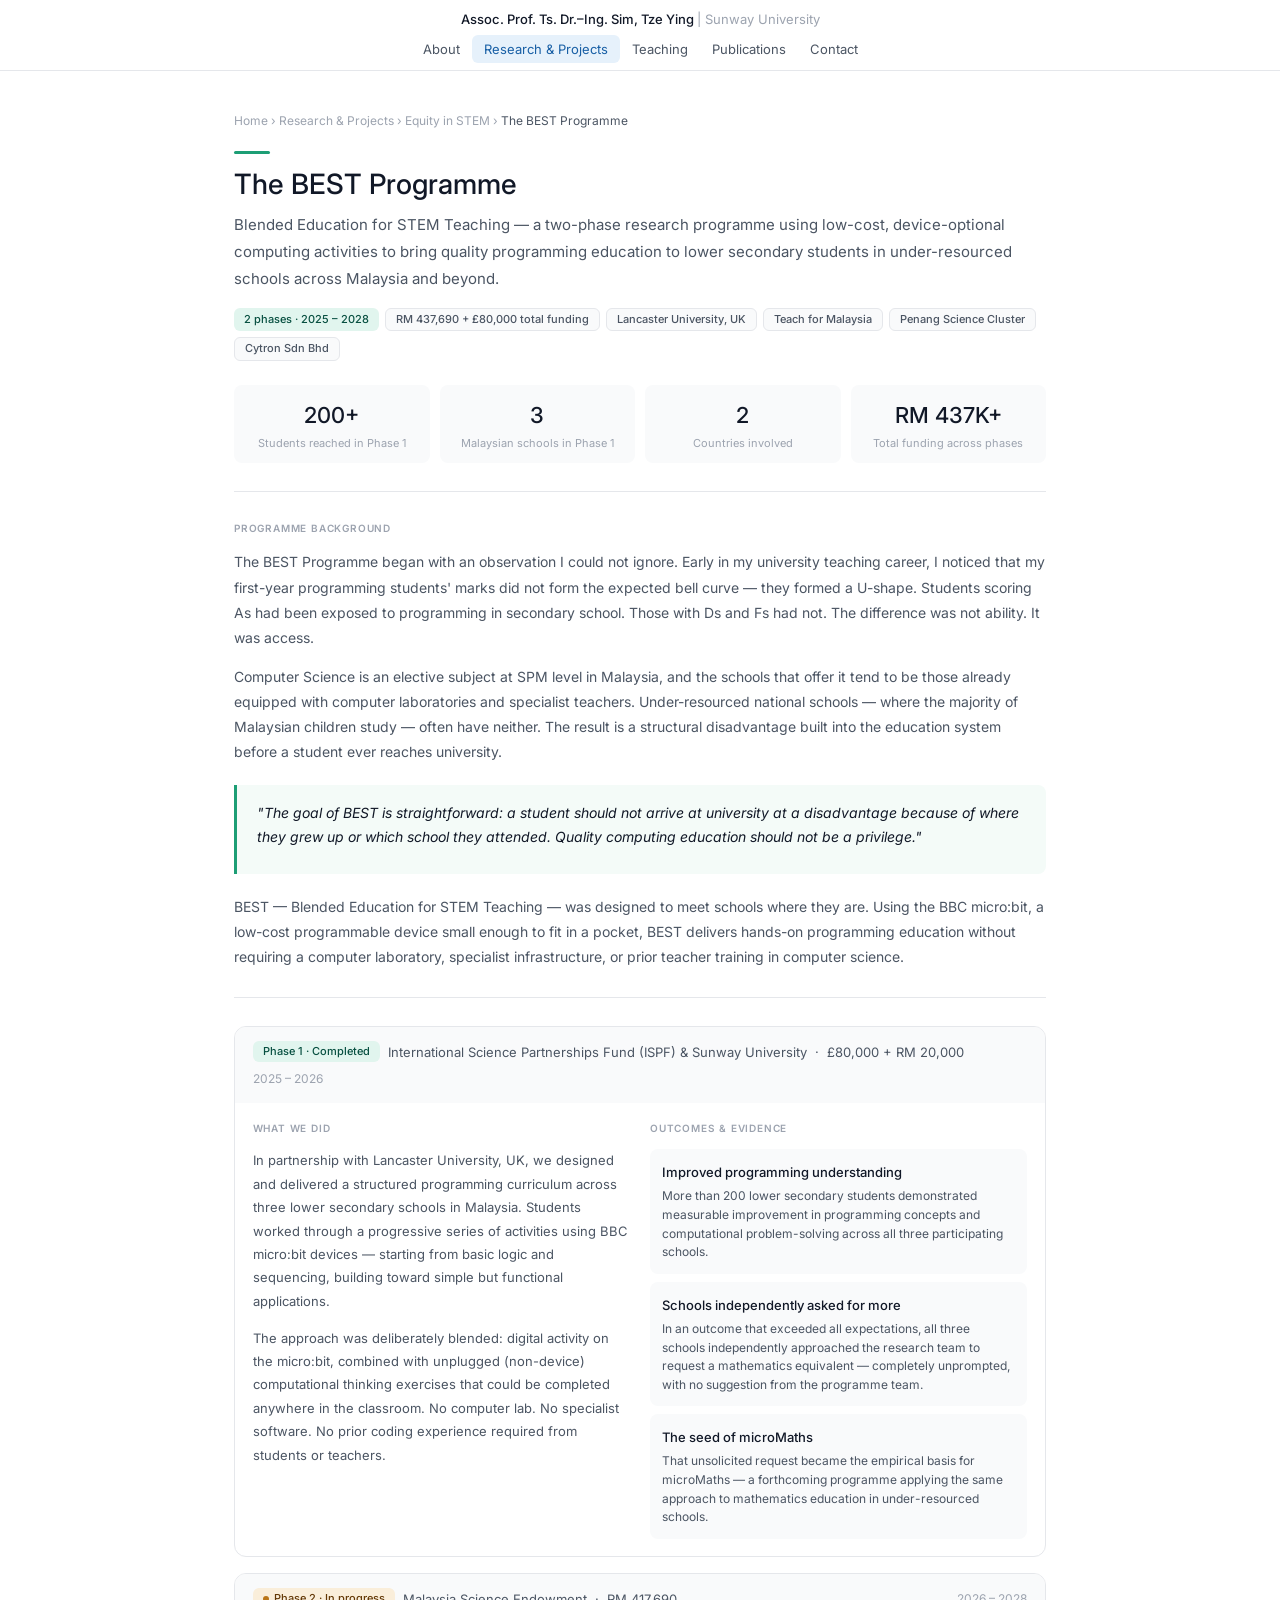
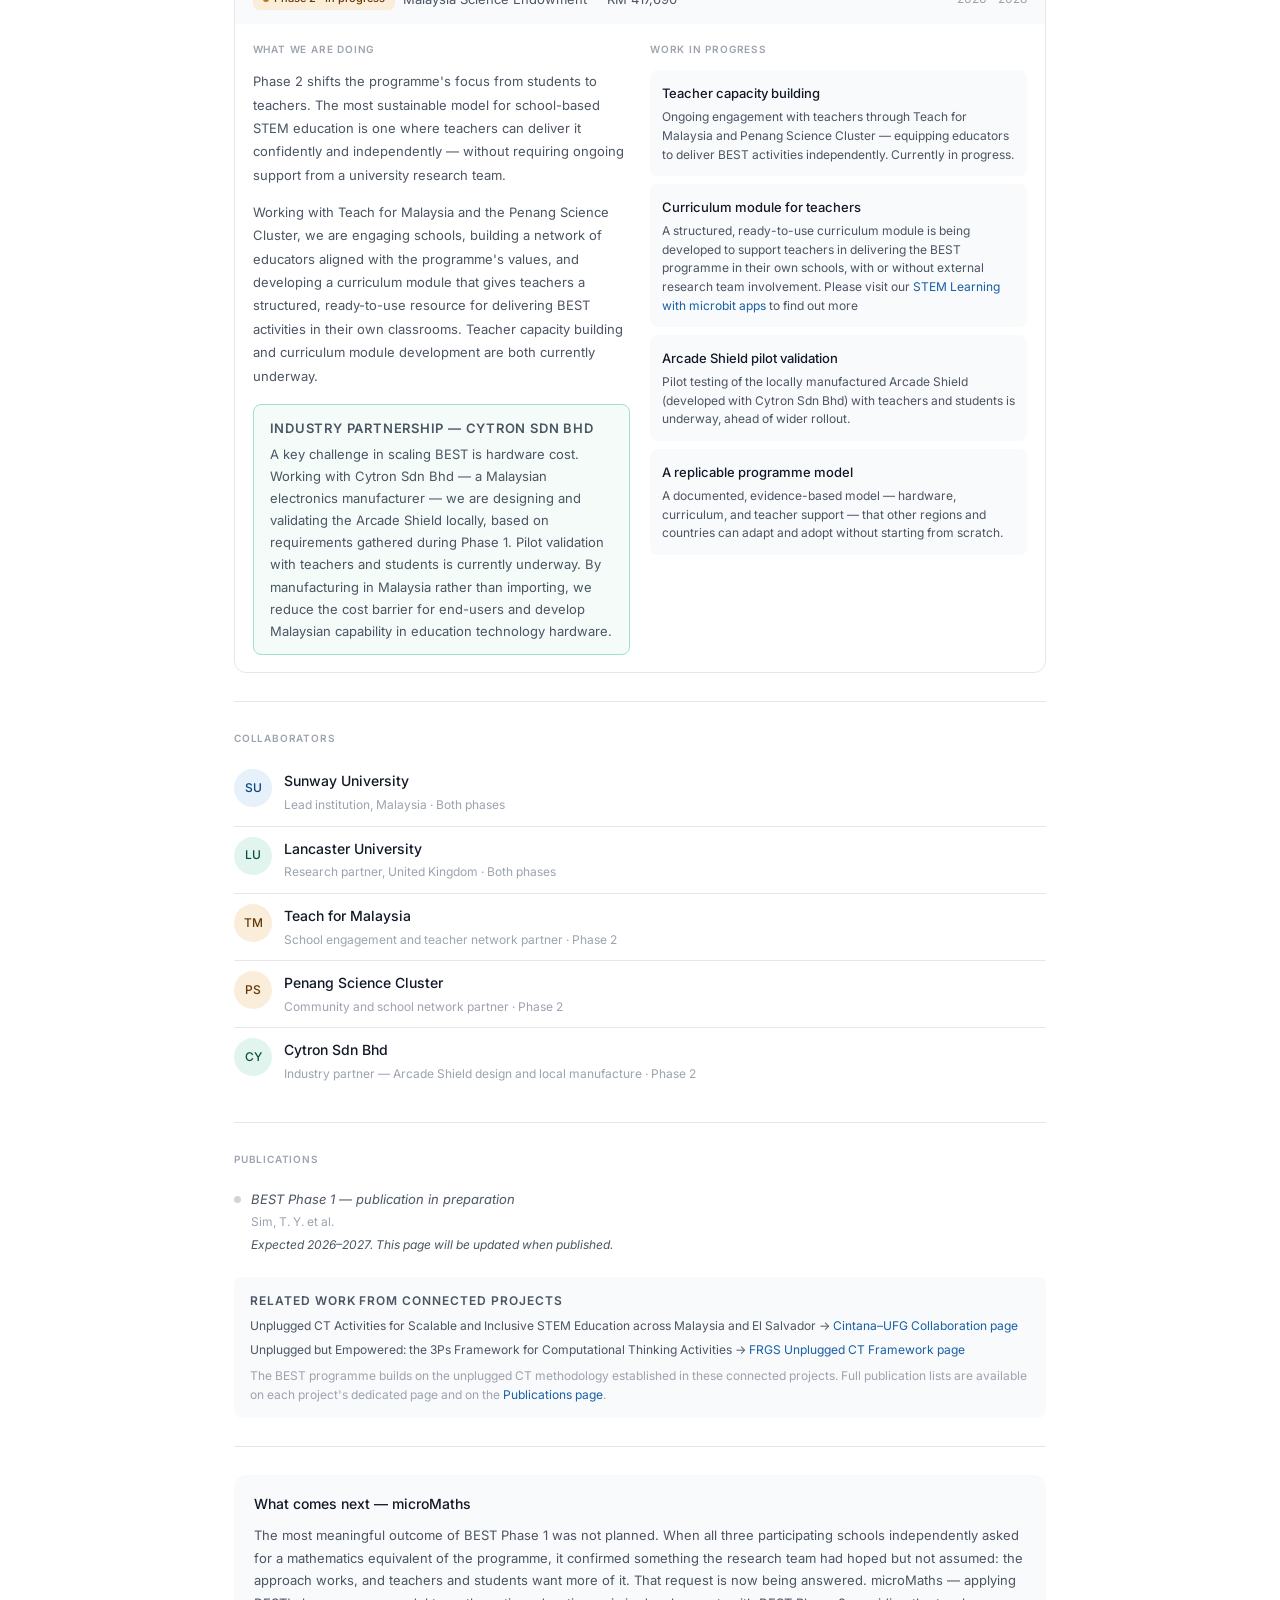
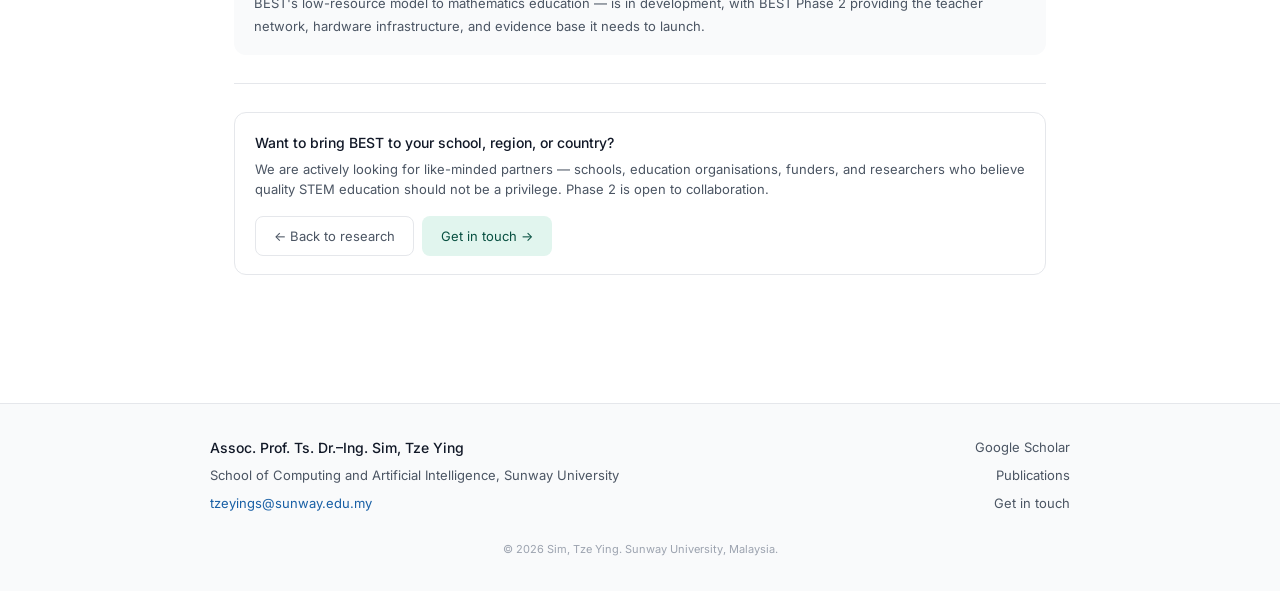
==== commit 66dbce50: "Update best-programme.html" ====
--- a/best-programme.html
+++ b/best-programme.html
@@ -146,11 +146,11 @@
               <div class="outcome-card">
                 <h4>Curriculum module for teachers</h4>
                 <p>A structured, ready-to-use curriculum module is being developed to support teachers in delivering the BEST programme in their own schools, with or without external research team involvement. Please visit our <a href="microbitapps.html">STEM Learning with microbit apps</a> to find out more</p>
+              
               </div>
               <div class="outcome-card">
                 <h4>Arcade Shield pilot validation</h4>
                 <p>Pilot testing of the locally manufactured Arcade Shield (developed with Cytron Sdn Bhd) with teachers and students is underway, ahead of wider rollout.</p>
-                <p>Please visit the curriculum website to find out more <a href="https://simtzeying.github.io/microbitapps/">STEM Learning with Micro:bit Apps</a></p>
               </div>
               <div class="outcome-card">
                 <h4>A replicable programme model</h4>
